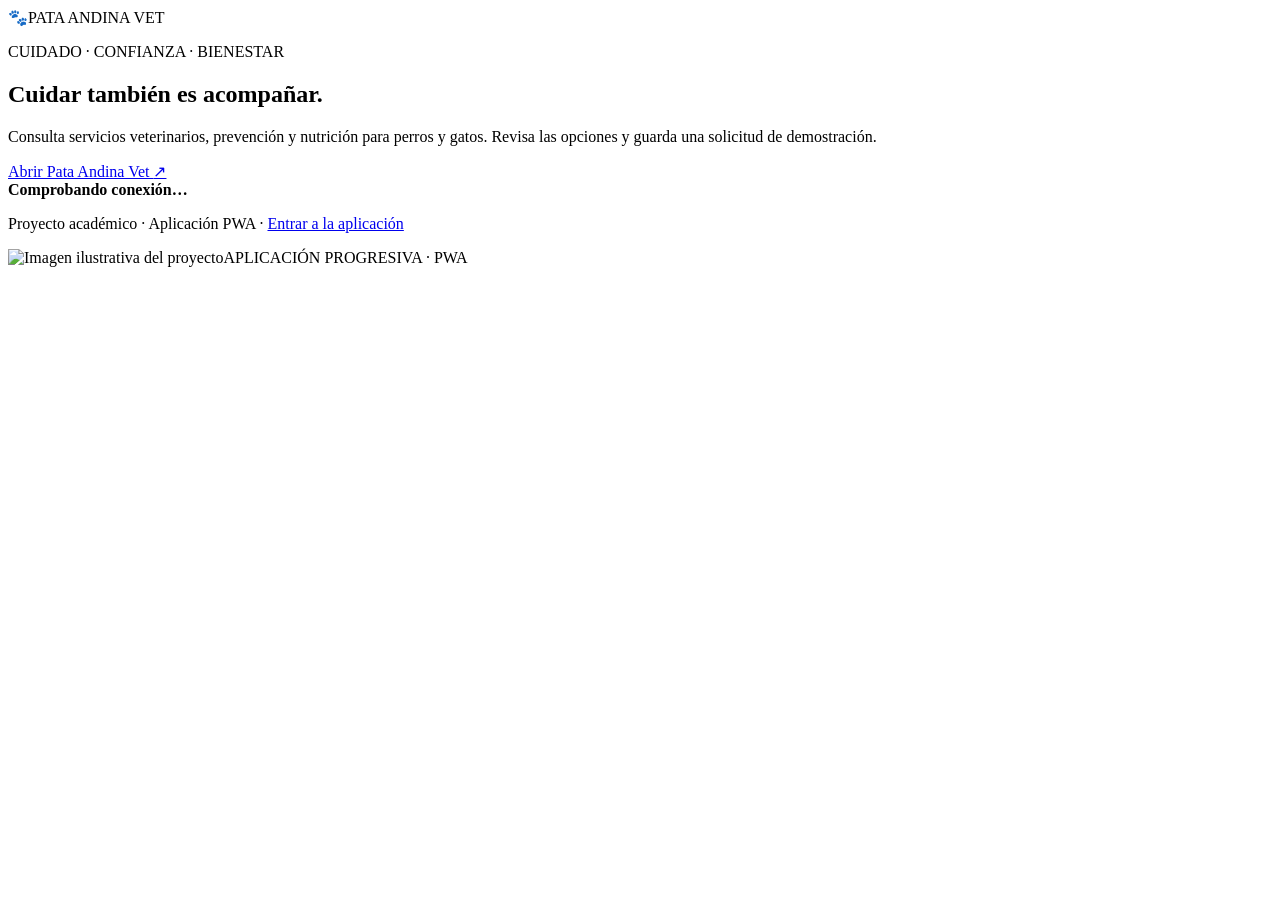
==== index.html @ 61d64696 "Agregar portada Pata Andina Vet" ====
<!doctype html>
<html lang="es">
<head>
  <meta charset="utf-8">
  <meta name="viewport" content="width=device-width, initial-scale=1, viewport-fit=cover">
  <meta name="theme-color" content="#315d4d">
  <meta name="description" content="Catálogo académico PWA de servicios veterinarios para perros y gatos, cuidado preventivo y nutrición felina.">
  <meta name="mobile-web-app-capable" content="yes">
  <meta name="apple-mobile-web-app-capable" content="yes">
  <title>Pata Andina Vet · Cuidado que acompaña</title>
  <link rel="manifest" href="./manifest.json">
  <link rel="icon" type="image/png" sizes="192x192" href="./icons/icon-192.png">
  <link rel="apple-touch-icon" href="./icons/icon-192.png">
  <link rel="stylesheet" href="./index.css?v=c3-a1-mobile-bento-20261120">
  <script defer src="./index.js"></script>
</head>
<body>
  <main class="entry-shell">
    <section class="entry-copy">
      <div class="entry-brand"><span class="entry-mark">🐾</span><span>PATA ANDINA VET</span></div>
      <p class="entry-eyebrow">CUIDADO · CONFIANZA · BIENESTAR</p>
      <h1>Cuidar también es acompañar.</h1>
      <p>Consulta servicios veterinarios, prevención y nutrición para perros y gatos. Revisa las opciones y guarda una solicitud de demostración.</p>
      <div class="entry-actions"><a class="entry-button" href="./pwa.html">Abrir Pata Andina Vet <span aria-hidden="true">↗</span></a></div>
      <div class="entry-status" id="entryNetworkStatus" data-state="checking" role="status" aria-live="polite"><span class="entry-status-dot"></span><b>Comprobando conexión…</b></div>
      <p class="entry-foot">Proyecto académico · Aplicación PWA · <a href="./pwa.html">Entrar a la aplicación</a></p>
    </section>
    <div class="entry-visual"><img src="./imagenes/vet-portada.webp" alt="Imagen ilustrativa del proyecto" width="720" height="820"><span class="entry-note">APLICACIÓN PROGRESIVA · PWA</span></div>
  </main>
</body>
</html>
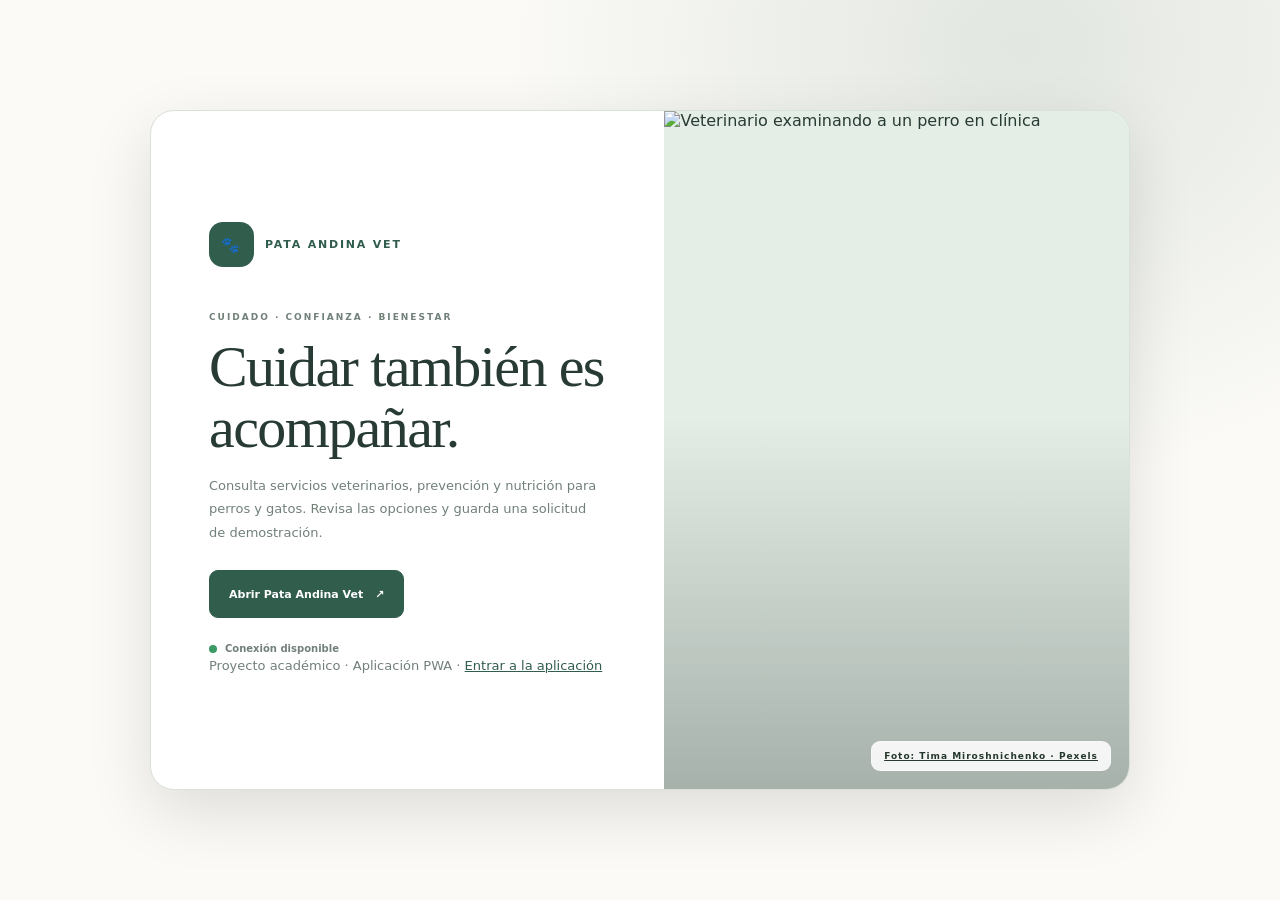
==== commit 25bd9a51: "Mejorar Pata Andina con fotos reales y turnos temporizados" ====
--- a/index.html
+++ b/index.html
@@ -25,7 +25,7 @@
       <div class="entry-status" id="entryNetworkStatus" data-state="checking" role="status" aria-live="polite"><span class="entry-status-dot"></span><b>Comprobando conexión…</b></div>
       <p class="entry-foot">Proyecto académico · Aplicación PWA · <a href="./pwa.html">Entrar a la aplicación</a></p>
     </section>
-    <div class="entry-visual"><img src="./imagenes/vet-portada.webp" alt="Imagen ilustrativa del proyecto" width="720" height="820"><span class="entry-note">APLICACIÓN PROGRESIVA · PWA</span></div>
+    <div class="entry-visual"><img src="https://images.pexels.com/photos/6234618/pexels-photo-6234618.jpeg?auto=compress&cs=tinysrgb&w=1400" alt="Veterinario examinando a un perro en clínica" width="720" height="820"><a class="entry-note" href="https://www.pexels.com/photo/a-veterinarian-sitting-beside-a-black-dog-lying-on-the-table-6234618/" target="_blank" rel="noopener noreferrer">Foto: Tima Miroshnichenko · Pexels</a></div>
   </main>
 </body>
 </html>
--- a/index.css
+++ b/index.css
@@ -0,0 +1,13 @@
+*{box-sizing:border-box}html,body{min-height:100%;margin:0}body{min-height:100dvh;display:grid;place-items:center;padding:clamp(12px,3vw,28px);font-family:Inter,ui-sans-serif,system-ui,-apple-system,"Segoe UI",sans-serif;background:radial-gradient(ellipse at 80% 5%,#315d4d20,transparent 36%),#fbfaf6;color:#273b34}.entry-shell{width:min(980px,100%);min-height:min(680px,calc(100dvh - 32px));display:grid;grid-template-columns:minmax(0,1.05fr) minmax(270px,.95fr);overflow:hidden;border:1px solid #d9e2d8;border-radius:24px;background:#fff;box-shadow:0 22px 65px rgba(0,0,0,.12)}.entry-copy{display:flex;flex-direction:column;justify-content:center;padding:clamp(24px,5vw,58px);min-width:0}.entry-brand{display:flex;align-items:center;gap:11px;margin-bottom:clamp(24px,5vh,46px);font-size:11px;font-weight:800;letter-spacing:1.8px;color:#315d4d}.entry-mark{width:45px;height:45px;display:grid;place-items:center;border-radius:14px;background:#315d4d;color:white;font-weight:800;font-size:15px;flex:none}.entry-eyebrow{font-size:9px;font-weight:800;letter-spacing:2px;color:#718078;margin:0 0 15px}.entry-copy h1{font-family:Georgia,"Times New Roman",serif;font-weight:400;font-size:clamp(34px,5vw,58px);line-height:1.04;letter-spacing:-1.6px;margin:0 0 16px;color:#273b34}.entry-copy>p:not(.entry-eyebrow){max-width:480px;color:#718078;font-size:13px;line-height:1.8;margin:0}.entry-actions{display:flex;flex-wrap:wrap;gap:10px;margin-top:26px}.entry-button{min-height:48px;min-width:44px;display:inline-flex;align-items:center;justify-content:center;gap:12px;padding:0 19px;border-radius:9px;background:#315d4d;color:white;text-decoration:none;font-size:11px;font-weight:800;border:1px solid #315d4d}.entry-button.secondary{background:transparent;color:#315d4d}.entry-button:focus-visible{outline:3px solid #c9a06c;outline-offset:3px}.entry-status{display:flex;align-items:center;gap:8px;margin-top:25px;color:#718078;font-size:10px}.entry-status-dot{width:8px;height:8px;border-radius:50%;background:#b9a35b}.entry-status[data-state="online"] .entry-status-dot{background:#3c9a65}.entry-status[data-state="offline"] .entry-status-dot{background:#c66b57}.entry-visual{position:relative;min-width:0;min-height:300px;background:#e4eee7;overflow:hidden}.entry-visual img{display:block;width:100%;height:100%;min-height:300px;object-fit:cover}.entry-visual:after{content:"";position:absolute;inset:45% 0 0;background:linear-gradient(transparent,rgba(10,20,16,.28));pointer-events:none}.entry-note{position:absolute;z-index:1;right:18px;bottom:18px;padding:9px 12px;border:1px solid rgba(255,255,255,.42);border-radius:9px;background:rgba(255,255,255,.86);color:#26382d;font-size:9px;font-weight:800;letter-spacing:1px}.entry-foot{font-size:9px;color:#718078;margin-top:22px}.entry-foot a{color:#315d4d}@media(max-width:700px){body{padding:10px}.entry-shell{min-height:calc(100dvh - 20px);grid-template-columns:1fr;grid-template-rows:minmax(0,1fr) minmax(180px,30vh);border-radius:18px}.entry-copy{padding:clamp(20px,6vw,30px)}.entry-brand{margin-bottom:20px}.entry-copy h1{font-size:clamp(32px,9vw,43px)}.entry-actions{margin-top:19px}.entry-visual{min-height:180px}.entry-visual img{min-height:180px}.entry-note{right:12px;bottom:12px}}@media(max-height:620px) and (orientation:landscape){body{padding:8px}.entry-shell{min-height:calc(100dvh - 16px);grid-template-columns:1.2fr .8fr}.entry-copy{padding:18px 24px}.entry-brand{margin-bottom:12px}.entry-copy h1{font-size:clamp(28px,5vw,40px)}.entry-copy>p:not(.entry-eyebrow){font-size:11px;line-height:1.5}.entry-actions{margin-top:12px}.entry-status{margin-top:10px}.entry-visual,.entry-visual img{min-height:0}}
+
+/* Portada Pata Andina: móvil como punto de partida. */
+.entry-shell{grid-template-columns:minmax(0,1fr);grid-template-rows:minmax(0,1fr) minmax(180px,28vh);min-height:calc(100dvh - 24px)}
+.entry-copy{padding:clamp(20px,6vw,30px)}
+.entry-brand{margin-bottom:20px}
+.entry-visual,.entry-visual img{min-height:180px}
+@media(min-width:768px){
+  .entry-shell{width:min(980px,100%);min-height:min(680px,calc(100dvh - 56px));grid-template-columns:minmax(0,1.05fr) minmax(270px,.95fr);grid-template-rows:minmax(0,1fr)}
+  .entry-copy{padding:clamp(28px,5vw,58px)}
+  .entry-brand{margin-bottom:clamp(24px,5vh,46px)}
+  .entry-visual,.entry-visual img{min-height:100%}
+}
